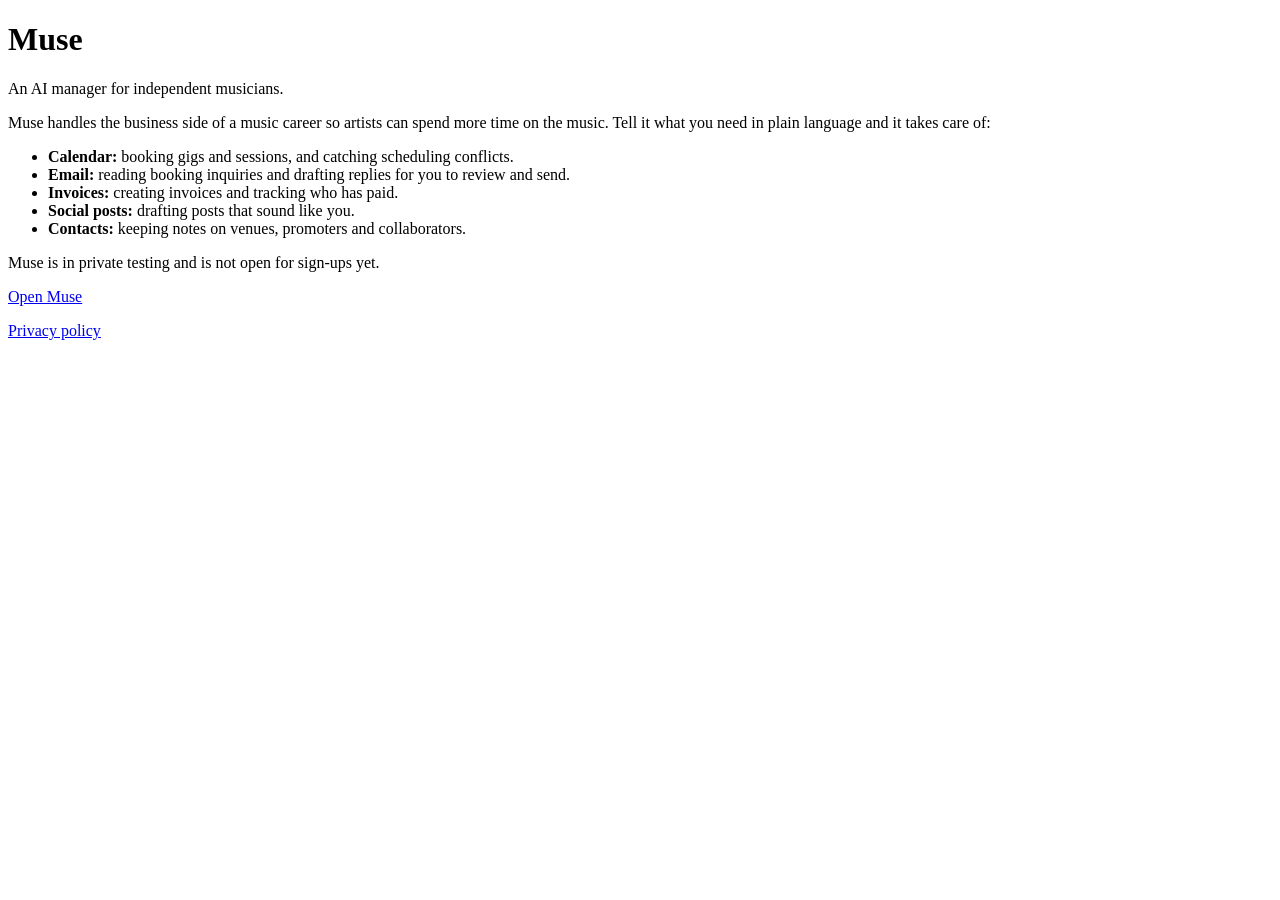
==== deploy/site/index.html @ 5a970cb6 "Serve a home page and privacy policy on the bare domain Google's consent screen needs both before th" ====
<!doctype html>
<html lang="en">
<head>
<meta charset="utf-8">
<meta name="viewport" content="width=device-width, initial-scale=1">
<title>Muse</title>
<meta name="description" content="Muse is an AI manager for independent musicians: calendar, email, invoices, social posts and contacts in one place.">
<link rel="stylesheet" href="/style.css">
</head>
<body>
<main>
  <h1>Muse</h1>
  <p class="lead">An AI manager for independent musicians.</p>
  <p>Muse handles the business side of a music career so artists can spend more time on the music. Tell it what you need in plain language and it takes care of:</p>
  <ul>
    <li><strong>Calendar:</strong> booking gigs and sessions, and catching scheduling conflicts.</li>
    <li><strong>Email:</strong> reading booking inquiries and drafting replies for you to review and send.</li>
    <li><strong>Invoices:</strong> creating invoices and tracking who has paid.</li>
    <li><strong>Social posts:</strong> drafting posts that sound like you.</li>
    <li><strong>Contacts:</strong> keeping notes on venues, promoters and collaborators.</li>
  </ul>
  <p>Muse is in private testing and is not open for sign-ups yet.</p>
  <p><a class="button" href="https://app.getmusehq.com">Open Muse</a></p>
</main>
<footer><a href="/privacy">Privacy policy</a></footer>
</body>
</html>
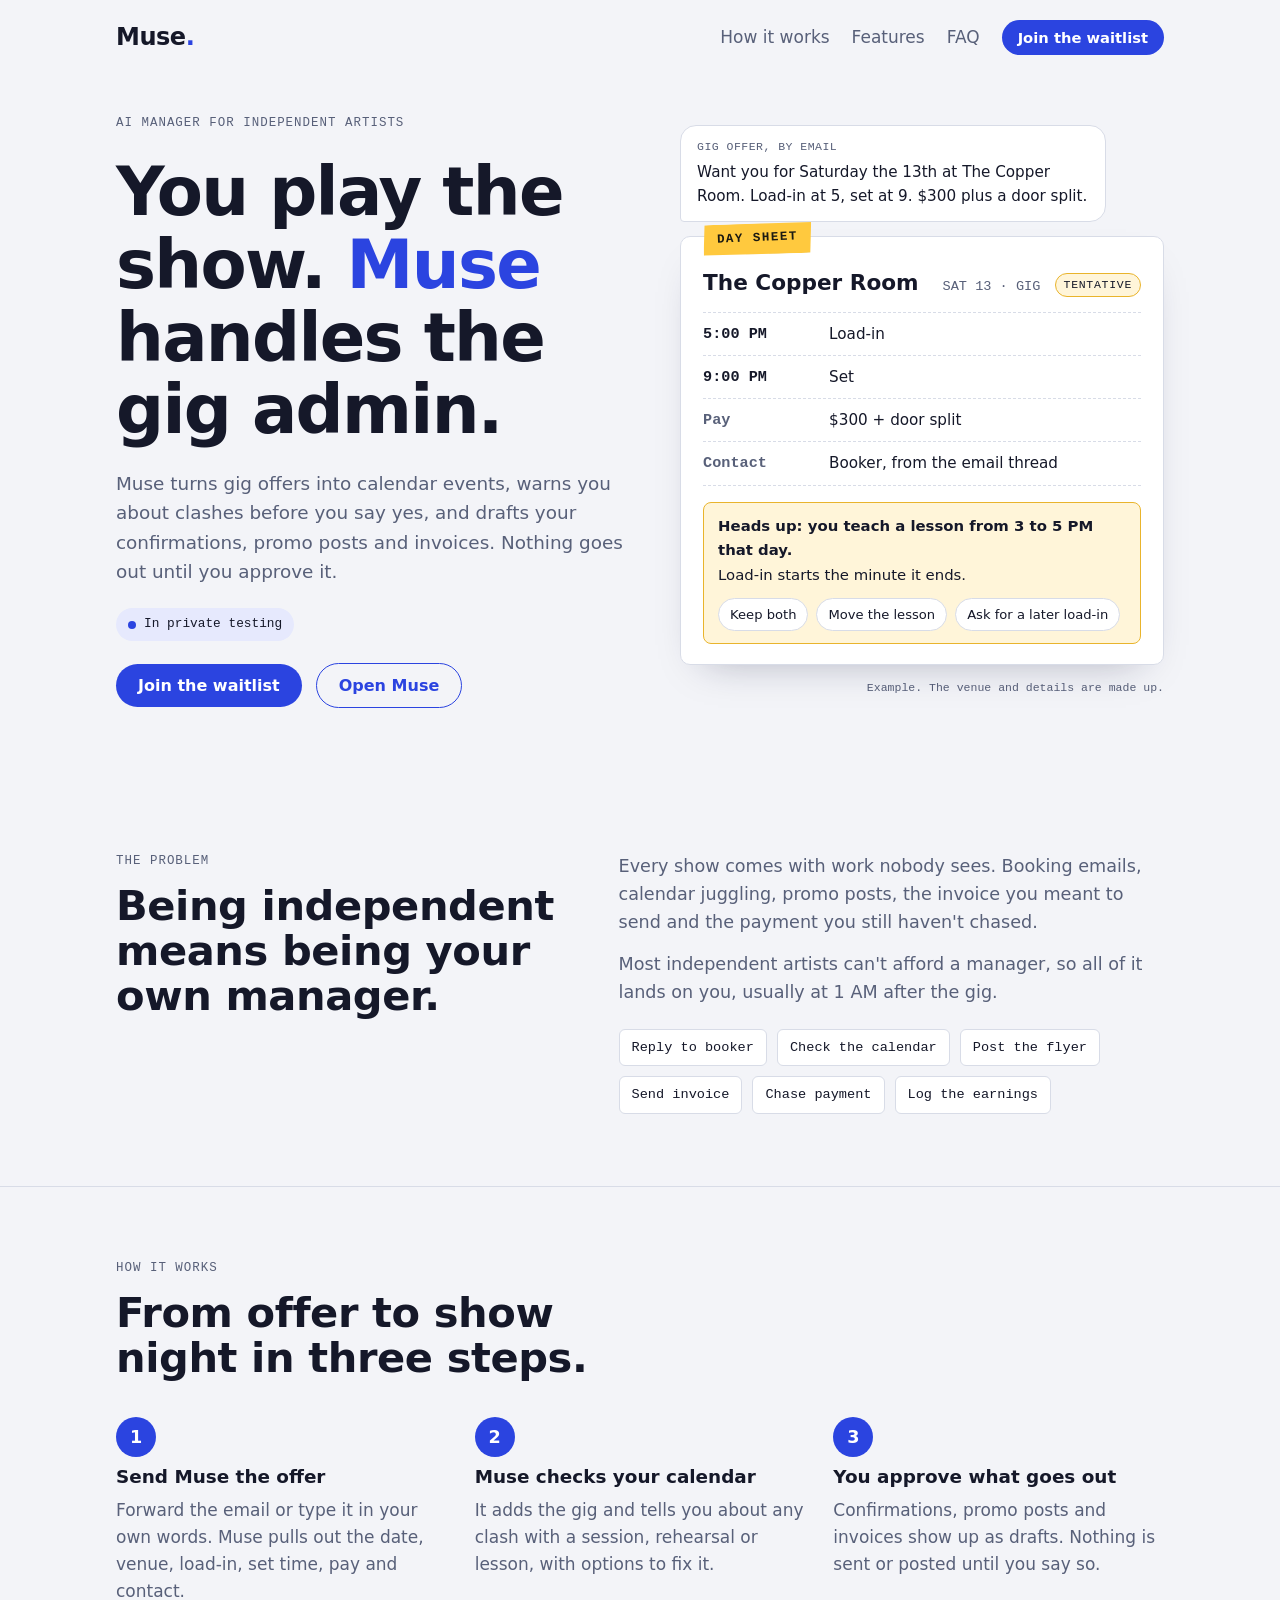
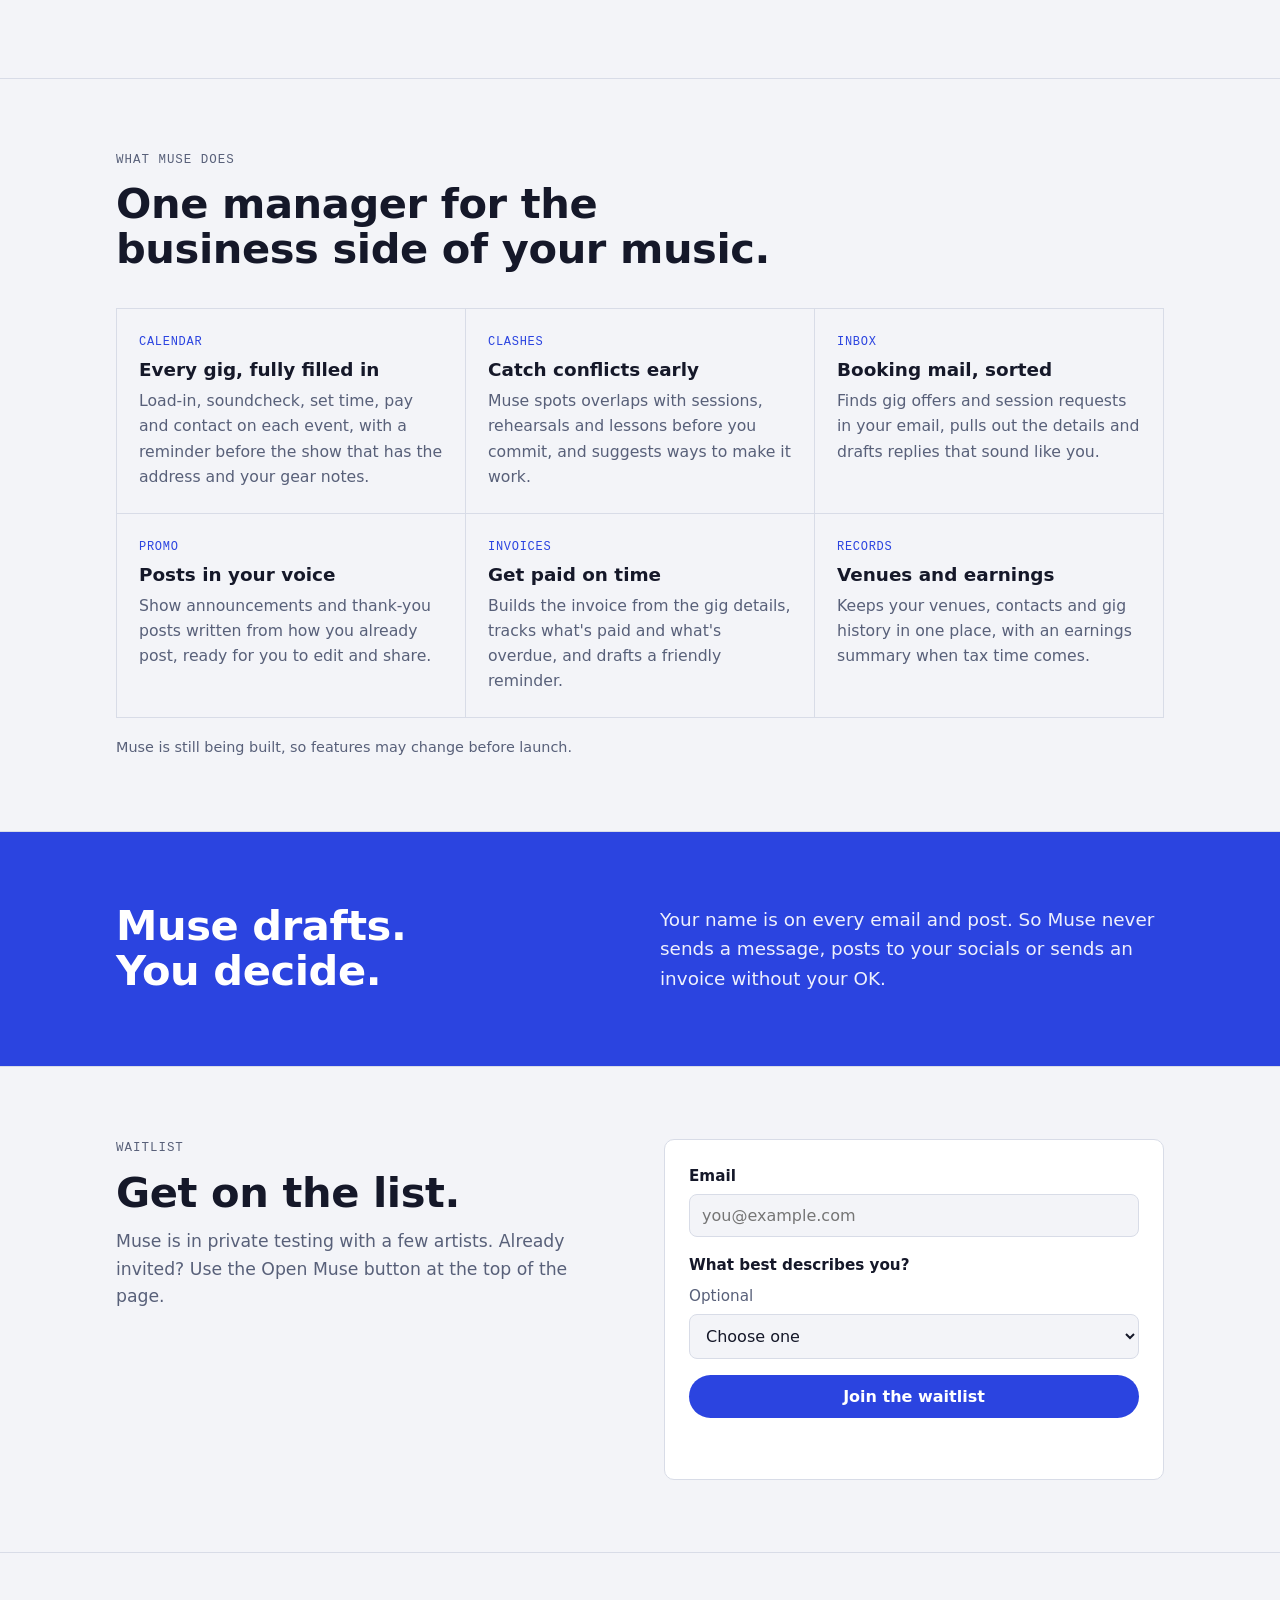
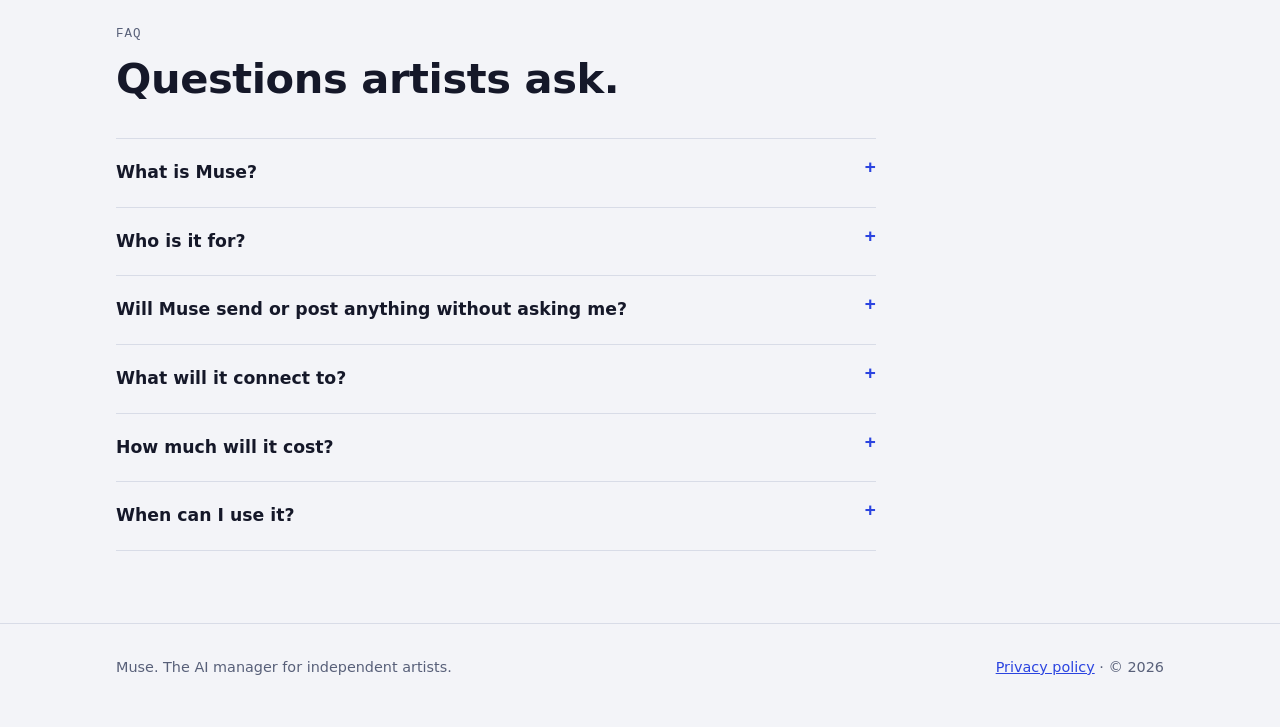
==== commit f8baeb66: "Replace the home page with the fuller Muse landing page Adds how it works, features, FAQ and a waitl" ====
--- a/deploy/site/index.html
+++ b/deploy/site/index.html
@@ -5,23 +5,459 @@
 <meta name="viewport" content="width=device-width, initial-scale=1">
 <title>Muse</title>
 <meta name="description" content="Muse is an AI manager for independent musicians: calendar, email, invoices, social posts and contacts in one place.">
-<link rel="stylesheet" href="/style.css">
+<style>
+/* Layout: a gig "day sheet" leads the hero; sections run as one narrow column of plain bands, with the tape label as the single flourish. */
+:root {
+  --bg: #F3F4F8;
+  --surface: #FFFFFF;
+  --ink: #151829;
+  --muted: #586079;
+  --line: #D8DCE7;
+  --accent: #2B44E0;
+  --accent-ink: #FFFFFF;
+  --accent-soft: #E6E9FD;
+  --tape: #FFC93E;
+  --tape-ink: #1B1A12;
+  --warn-bg: #FFF5D9;
+  --warn-line: #E9B42C;
+  --font-display: system-ui, -apple-system, "Segoe UI", Roboto, sans-serif;
+  --font-body: system-ui, -apple-system, "Segoe UI", Roboto, sans-serif;
+  --font-mono: ui-monospace, "SFMono-Regular", Menlo, Consolas, monospace;
+  --radius: 10px;
+}
+@media (prefers-color-scheme: dark) {
+  :root:not([data-theme="light"]) {
+    --bg: #0F1121; --surface: #181B30; --ink: #EDEFF7; --muted: #A2A8C1; --line: #2B2F4B;
+    --accent: #8191FF; --accent-ink: #0F1121; --accent-soft: #232852;
+    --tape: #FFC93E; --tape-ink: #1B1A12; --warn-bg: #2E2712; --warn-line: #B98D1E;
+    color-scheme: dark;
+  }
+}
+:root[data-theme="dark"] {
+  --bg: #0F1121; --surface: #181B30; --ink: #EDEFF7; --muted: #A2A8C1; --line: #2B2F4B;
+  --accent: #8191FF; --accent-ink: #0F1121; --accent-soft: #232852;
+  --tape: #FFC93E; --tape-ink: #1B1A12; --warn-bg: #2E2712; --warn-line: #B98D1E;
+  color-scheme: dark;
+}
+
+* { box-sizing: border-box; }
+body {
+  margin: 0;
+  background: var(--bg);
+  color: var(--ink);
+  font-family: var(--font-body);
+  font-size: 17px;
+  line-height: 1.6;
+}
+.wrap {
+  max-width: 1080px;
+  margin: 0 auto;
+  padding-left: max(16px, env(safe-area-inset-left, 0px));
+  padding-right: max(16px, env(safe-area-inset-right, 0px));
+}
+a { color: var(--accent); }
+:focus-visible { outline: 3px solid var(--accent); outline-offset: 2px; border-radius: 4px; }
+h1, h2, h3 { font-family: var(--font-display); line-height: 1.08; text-wrap: balance; margin: 0; }
+h2 { font-size: clamp(1.8rem, 4vw, 2.6rem); font-weight: 800; letter-spacing: -0.01em; }
+h3 { font-size: 1.15rem; font-weight: 700; }
+p { margin: 0; }
+.eyebrow {
+  font-family: var(--font-mono); font-size: 0.78rem; letter-spacing: 0.08em;
+  text-transform: uppercase; color: var(--muted);
+}
+.btn {
+  display: inline-flex; align-items: center; justify-content: center; gap: 8px;
+  background: var(--accent); color: var(--accent-ink); border: 0; border-radius: 999px;
+  padding: 12px 22px; font: 600 1rem var(--font-body); text-decoration: none; cursor: pointer;
+}
+.btn:hover { filter: brightness(1.08); }
+
+/* Nav */
+nav { padding-block: 18px; }
+nav .wrap { display: flex; align-items: center; justify-content: space-between; gap: 16px; }
+.wordmark { font-family: var(--font-display); font-weight: 800; font-size: 1.5rem; color: var(--ink); text-decoration: none; letter-spacing: -0.02em; }
+.wordmark span { color: var(--accent); }
+.navlinks { display: flex; align-items: center; gap: 22px; }
+.navlinks a:not(.btn) { color: var(--muted); text-decoration: none; font-weight: 500; }
+.navlinks a:not(.btn):hover { color: var(--ink); }
+.navlinks .btn { padding: 9px 16px; font-size: 0.92rem; }
+@media (max-width: 720px) { .navlinks a:not(.btn) { display: none; } }
+
+/* Hero */
+.hero { padding-block: 40px 72px; }
+.hero .wrap { display: grid; grid-template-columns: 1.05fr 1fr; gap: 56px; align-items: center; }
+.hero-copy { display: flex; flex-direction: column; gap: 22px; min-width: 0; }
+.hero h1 { font-size: clamp(2.5rem, 6vw, 4.2rem); font-weight: 800; letter-spacing: -0.025em; }
+.hero h1 em { font-style: normal; color: var(--accent); }
+.lede { font-size: 1.15rem; color: var(--muted); max-width: 34em; }
+.status {
+  align-self: flex-start; display: inline-flex; align-items: center; gap: 8px;
+  font-family: var(--font-mono); font-size: 0.8rem; color: var(--ink);
+  background: var(--accent-soft); border-radius: 999px; padding: 6px 12px;
+}
+.status::before { content: ""; width: 8px; height: 8px; border-radius: 50%; background: var(--accent); }
+.hero-actions { display: flex; flex-wrap: wrap; gap: 14px; align-items: center; }
+.hero-actions .quiet { color: var(--muted); font-size: 0.95rem; }
+.btn-ghost { background: transparent; color: var(--accent); border: 1px solid var(--accent); }
+
+/* Day sheet demo */
+.demo { display: flex; flex-direction: column; gap: 14px; min-width: 0; }
+.offer {
+  align-self: flex-start; max-width: 88%;
+  background: var(--surface); border: 1px solid var(--line); border-radius: 16px 16px 16px 4px;
+  padding: 12px 16px; font-size: 0.95rem;
+}
+.offer small { display: block; font-family: var(--font-mono); font-size: 0.72rem; color: var(--muted); margin-bottom: 4px; letter-spacing: 0.04em; }
+.sheet {
+  position: relative; background: var(--surface); border: 1px solid var(--line);
+  border-radius: var(--radius); padding: 34px 22px 20px;
+  box-shadow: 0 18px 40px -24px rgba(20, 24, 60, 0.35);
+}
+.tape {
+  position: absolute; top: -14px; left: 22px; transform: rotate(-2.5deg);
+  background: var(--tape); color: var(--tape-ink);
+  font-family: var(--font-mono); font-weight: 600; font-size: 0.78rem; letter-spacing: 0.12em;
+  padding: 6px 14px; box-shadow: 0 2px 0 rgba(0,0,0,0.08);
+  clip-path: polygon(2% 0, 100% 4%, 98% 100%, 0 94%);
+}
+.sheet-head { display: flex; justify-content: space-between; align-items: baseline; gap: 12px; flex-wrap: wrap; margin-bottom: 14px; }
+.sheet-head h3 { font-size: 1.35rem; }
+.sheet-head .date { font-family: var(--font-mono); font-size: 0.85rem; color: var(--muted); }
+.runs { list-style: none; margin: 0; padding: 0; border-top: 1px dashed var(--line); }
+.runs li {
+  display: grid; grid-template-columns: 7.5em 1fr; gap: 12px;
+  padding: 9px 0; border-bottom: 1px dashed var(--line); font-size: 0.95rem;
+}
+.runs .t { font-family: var(--font-mono); font-variant-numeric: tabular-nums; font-weight: 600; }
+.runs .k { color: var(--muted); }
+.chip {
+  display: inline-block; font-family: var(--font-mono); font-size: 0.72rem; letter-spacing: 0.06em;
+  text-transform: uppercase; padding: 2px 8px; border-radius: 999px; border: 1px solid var(--warn-line);
+  color: var(--ink); background: var(--warn-bg); vertical-align: 2px; margin-left: 6px;
+}
+.clash {
+  margin-top: 16px; background: var(--warn-bg); border: 1px solid var(--warn-line);
+  border-radius: 8px; padding: 12px 14px; font-size: 0.93rem;
+}
+.clash strong { display: block; margin-bottom: 2px; }
+.choices { display: flex; flex-wrap: wrap; gap: 8px; margin-top: 10px; }
+.choices span {
+  font-size: 0.82rem; font-weight: 500; padding: 5px 11px; border-radius: 999px;
+  border: 1px solid var(--line); background: var(--surface);
+}
+.example-note { font-family: var(--font-mono); font-size: 0.72rem; color: var(--muted); text-align: right; }
+
+/* Sections */
+section { padding-block: 72px; }
+section + section { border-top: 1px solid var(--line); }
+.section-head { display: flex; flex-direction: column; gap: 12px; max-width: 40em; margin-bottom: 36px; }
+.section-head p { color: var(--muted); font-size: 1.08rem; }
+
+.problem .wrap { display: grid; grid-template-columns: 1fr 1.2fr; gap: 48px; align-items: start; }
+.problem p { color: var(--muted); font-size: 1.1rem; max-width: 34em; }
+.problem p + p { margin-top: 14px; }
+.chores { list-style: none; padding: 0; margin: 0; display: flex; flex-wrap: wrap; gap: 10px; }
+.chores li {
+  font-family: var(--font-mono); font-size: 0.85rem; padding: 7px 12px;
+  border: 1px solid var(--line); border-radius: 6px; background: var(--surface);
+}
+
+.steps { list-style: none; padding: 0; margin: 0; display: grid; grid-template-columns: repeat(3, 1fr); gap: 28px; counter-reset: step; }
+.steps li { display: flex; flex-direction: column; gap: 10px; min-width: 0; counter-increment: step; }
+.steps li::before {
+  content: counter(step); font-family: var(--font-display); font-weight: 800; font-size: 1.1rem;
+  width: 40px; height: 40px; border-radius: 50%; display: grid; place-items: center;
+  background: var(--accent); color: var(--accent-ink);
+}
+.steps p { color: var(--muted); }
+
+.features { display: grid; grid-template-columns: repeat(3, 1fr); gap: 0; border-top: 1px solid var(--line); border-left: 1px solid var(--line); }
+.feature { padding: 24px 22px; border-right: 1px solid var(--line); border-bottom: 1px solid var(--line); display: flex; flex-direction: column; gap: 8px; min-width: 0; }
+.feature .tag { font-family: var(--font-mono); font-size: 0.75rem; letter-spacing: 0.06em; text-transform: uppercase; color: var(--accent); }
+.feature p { color: var(--muted); font-size: 0.98rem; }
+.fine { margin-top: 18px; color: var(--muted); font-size: 0.9rem; }
+
+.charge { background: var(--accent); color: var(--accent-ink); }
+.charge .wrap { display: grid; grid-template-columns: 1fr 1fr; gap: 40px; align-items: center; }
+.charge h2 { color: var(--accent-ink); }
+.charge p { font-size: 1.15rem; opacity: 0.92; max-width: 30em; }
+
+.waitlist .wrap { display: grid; grid-template-columns: 1fr 1fr; gap: 48px; align-items: start; }
+form {
+  background: var(--surface); border: 1px solid var(--line); border-radius: var(--radius);
+  padding: 24px; display: flex; flex-direction: column; gap: 16px; min-width: 0;
+}
+label { font-weight: 600; font-size: 0.95rem; display: flex; flex-direction: column; gap: 6px; }
+label .opt { font-weight: 400; color: var(--muted); }
+input, select {
+  font: 400 1rem var(--font-body); color: var(--ink); background: var(--bg);
+  border: 1px solid var(--line); border-radius: 8px; padding: 11px 12px; width: 100%;
+}
+input:focus, select:focus { outline: 2px solid var(--accent); outline-offset: 1px; }
+.form-msg { font-size: 0.95rem; min-height: 1.4em; color: var(--ink); }
+
+.faq { display: flex; flex-direction: column; border-top: 1px solid var(--line); max-width: 760px; }
+details { border-bottom: 1px solid var(--line); padding: 4px 0; }
+summary {
+  cursor: pointer; list-style: none; padding: 16px 0; font-weight: 600; font-size: 1.08rem;
+  display: flex; justify-content: space-between; gap: 16px;
+}
+summary::-webkit-details-marker { display: none; }
+summary::after { content: "+"; font-family: var(--font-mono); color: var(--accent); font-size: 1.2rem; line-height: 1; }
+details[open] summary::after { content: "\2212"; }
+details p { color: var(--muted); padding: 0 0 18px; max-width: 40em; }
+
+footer { padding-block: 32px 48px; border-top: 1px solid var(--line); color: var(--muted); font-size: 0.9rem; }
+footer .wrap { display: flex; justify-content: space-between; gap: 16px; flex-wrap: wrap; }
+
+@media (max-width: 860px) {
+  .hero .wrap, .problem .wrap, .charge .wrap, .waitlist .wrap { grid-template-columns: 1fr; gap: 36px; }
+  .steps { grid-template-columns: 1fr; }
+  .features { grid-template-columns: 1fr 1fr; }
+  section { padding-block: 56px; }
+}
+@media (max-width: 560px) {
+  .features { grid-template-columns: 1fr; }
+  .runs li { grid-template-columns: 6.5em 1fr; }
+}
+@media (prefers-reduced-motion: no-preference) {
+  .sheet { animation: rise 0.6s ease-out both; animation-delay: 0.15s; }
+  .clash { animation: rise 0.5s ease-out both; animation-delay: 0.55s; }
+  @keyframes rise { from { transform: translateY(8px); } to { transform: none; } }
+}
+</style>
 </head>
 <body>
-<main>
-  <h1>Muse</h1>
-  <p class="lead">An AI manager for independent musicians.</p>
-  <p>Muse handles the business side of a music career so artists can spend more time on the music. Tell it what you need in plain language and it takes care of:</p>
-  <ul>
-    <li><strong>Calendar:</strong> booking gigs and sessions, and catching scheduling conflicts.</li>
-    <li><strong>Email:</strong> reading booking inquiries and drafting replies for you to review and send.</li>
-    <li><strong>Invoices:</strong> creating invoices and tracking who has paid.</li>
-    <li><strong>Social posts:</strong> drafting posts that sound like you.</li>
-    <li><strong>Contacts:</strong> keeping notes on venues, promoters and collaborators.</li>
-  </ul>
-  <p>Muse is in private testing and is not open for sign-ups yet.</p>
-  <p><a class="button" href="https://app.getmusehq.com">Open Muse</a></p>
-</main>
-<footer><a href="/privacy">Privacy policy</a></footer>
+<nav>
+  <div class="wrap">
+    <a class="wordmark" href="#top">Muse<span>.</span></a>
+    <div class="navlinks">
+      <a href="#how">How it works</a>
+      <a href="#features">Features</a>
+      <a href="#faq">FAQ</a>
+      <a class="btn" href="#waitlist">Join the waitlist</a>
+    </div>
+  </div>
+</nav>
+
+<header class="hero" id="top">
+  <div class="wrap">
+    <div class="hero-copy">
+      <span class="eyebrow">AI manager for independent artists</span>
+      <h1>You play the show. <em>Muse</em> handles the gig admin.</h1>
+      <p class="lede">Muse turns gig offers into calendar events, warns you about clashes before you say yes, and drafts your confirmations, promo posts and invoices. Nothing goes out until you approve it.</p>
+      <span class="status">In private testing</span>
+      <div class="hero-actions">
+        <a class="btn" href="#waitlist">Join the waitlist</a>
+        <a class="btn btn-ghost" href="https://app.getmusehq.com">Open Muse</a>
+      </div>
+    </div>
+
+    <div class="demo" aria-label="Example of Muse reading a gig offer">
+      <div class="offer">
+        <small>GIG OFFER, BY EMAIL</small>
+        Want you for Saturday the 13th at The Copper Room. Load-in at 5, set at 9. $300 plus a door split.
+      </div>
+      <div class="sheet">
+        <span class="tape">DAY SHEET</span>
+        <div class="sheet-head">
+          <h3>The Copper Room</h3>
+          <span class="date">SAT 13 · GIG <span class="chip">Tentative</span></span>
+        </div>
+        <ul class="runs">
+          <li><span class="t">5:00 PM</span><span>Load-in</span></li>
+          <li><span class="t">9:00 PM</span><span>Set</span></li>
+          <li><span class="t k">Pay</span><span>$300 + door split</span></li>
+          <li><span class="t k">Contact</span><span>Booker, from the email thread</span></li>
+        </ul>
+        <div class="clash" role="note">
+          <strong>Heads up: you teach a lesson from 3 to 5 PM that day.</strong>
+          Load-in starts the minute it ends.
+          <div class="choices" aria-label="Options Muse offers">
+            <span>Keep both</span><span>Move the lesson</span><span>Ask for a later load-in</span>
+          </div>
+        </div>
+      </div>
+      <span class="example-note">Example. The venue and details are made up.</span>
+    </div>
+  </div>
+</header>
+
+<section class="problem" aria-labelledby="problem-h">
+  <div class="wrap">
+    <div class="section-head" style="margin-bottom:0">
+      <span class="eyebrow">The problem</span>
+      <h2 id="problem-h">Being independent means being your own manager.</h2>
+    </div>
+    <div>
+      <p>Every show comes with work nobody sees. Booking emails, calendar juggling, promo posts, the invoice you meant to send and the payment you still haven't chased.</p>
+      <p>Most independent artists can't afford a manager, so all of it lands on you, usually at 1 AM after the gig.</p>
+      <ul class="chores" aria-label="Tasks Muse is built to take on" style="margin-top:22px">
+        <li>Reply to booker</li><li>Check the calendar</li><li>Post the flyer</li><li>Send invoice</li><li>Chase payment</li><li>Log the earnings</li>
+      </ul>
+    </div>
+  </div>
+</section>
+
+<section id="how" aria-labelledby="how-h">
+  <div class="wrap">
+    <div class="section-head">
+      <span class="eyebrow">How it works</span>
+      <h2 id="how-h">From offer to show night in three steps.</h2>
+    </div>
+    <ol class="steps">
+      <li>
+        <h3>Send Muse the offer</h3>
+        <p>Forward the email or type it in your own words. Muse pulls out the date, venue, load-in, set time, pay and contact.</p>
+      </li>
+      <li>
+        <h3>Muse checks your calendar</h3>
+        <p>It adds the gig and tells you about any clash with a session, rehearsal or lesson, with options to fix it.</p>
+      </li>
+      <li>
+        <h3>You approve what goes out</h3>
+        <p>Confirmations, promo posts and invoices show up as drafts. Nothing is sent or posted until you say so.</p>
+      </li>
+    </ol>
+  </div>
+</section>
+
+<section id="features" aria-labelledby="features-h">
+  <div class="wrap">
+    <div class="section-head">
+      <span class="eyebrow">What Muse does</span>
+      <h2 id="features-h">One manager for the business side of your music.</h2>
+    </div>
+    <div class="features">
+      <div class="feature">
+        <span class="tag">Calendar</span>
+        <h3>Every gig, fully filled in</h3>
+        <p>Load-in, soundcheck, set time, pay and contact on each event, with a reminder before the show that has the address and your gear notes.</p>
+      </div>
+      <div class="feature">
+        <span class="tag">Clashes</span>
+        <h3>Catch conflicts early</h3>
+        <p>Muse spots overlaps with sessions, rehearsals and lessons before you commit, and suggests ways to make it work.</p>
+      </div>
+      <div class="feature">
+        <span class="tag">Inbox</span>
+        <h3>Booking mail, sorted</h3>
+        <p>Finds gig offers and session requests in your email, pulls out the details and drafts replies that sound like you.</p>
+      </div>
+      <div class="feature">
+        <span class="tag">Promo</span>
+        <h3>Posts in your voice</h3>
+        <p>Show announcements and thank-you posts written from how you already post, ready for you to edit and share.</p>
+      </div>
+      <div class="feature">
+        <span class="tag">Invoices</span>
+        <h3>Get paid on time</h3>
+        <p>Builds the invoice from the gig details, tracks what's paid and what's overdue, and drafts a friendly reminder.</p>
+      </div>
+      <div class="feature">
+        <span class="tag">Records</span>
+        <h3>Venues and earnings</h3>
+        <p>Keeps your venues, contacts and gig history in one place, with an earnings summary when tax time comes.</p>
+      </div>
+    </div>
+    <p class="fine">Muse is still being built, so features may change before launch.</p>
+  </div>
+</section>
+
+<section class="charge" aria-labelledby="charge-h">
+  <div class="wrap">
+    <h2 id="charge-h">Muse drafts. You decide.</h2>
+    <p>Your name is on every email and post. So Muse never sends a message, posts to your socials or sends an invoice without your OK.</p>
+  </div>
+</section>
+
+<section class="waitlist" id="waitlist" aria-labelledby="waitlist-h">
+  <div class="wrap">
+    <div class="section-head">
+      <span class="eyebrow">Waitlist</span>
+      <h2 id="waitlist-h">Get on the list.</h2>
+      <p>Muse is in private testing with a few artists. Already invited? Use the Open Muse button at the top of the page.</p>
+    </div>
+    <form id="waitlist-form" novalidate>
+      <label for="wl-email">Email
+        <input id="wl-email" name="email" type="email" autocomplete="email" placeholder="you@example.com" required>
+      </label>
+      <label for="wl-role">What best describes you? <span class="opt">Optional</span>
+        <select id="wl-role" name="role">
+          <option value="">Choose one</option>
+          <option>Solo artist</option>
+          <option>Band</option>
+          <option>Session musician</option>
+          <option>Studio owner</option>
+          <option>Engineer</option>
+          <option>DJ or producer</option>
+          <option>Something else</option>
+        </select>
+      </label>
+      <button class="btn" type="submit">Join the waitlist</button>
+      <p class="form-msg" id="wl-msg" role="status" aria-live="polite"></p>
+    </form>
+  </div>
+</section>
+
+<section id="faq" aria-labelledby="faq-h">
+  <div class="wrap">
+    <div class="section-head">
+      <span class="eyebrow">FAQ</span>
+      <h2 id="faq-h">Questions artists ask.</h2>
+    </div>
+    <div class="faq">
+      <details>
+        <summary>What is Muse?</summary>
+        <p>Muse is an AI manager for independent artists. It handles the admin around your gigs: scheduling, clashes, booking emails, promo posts and invoices.</p>
+      </details>
+      <details>
+        <summary>Who is it for?</summary>
+        <p>Independent musicians, bands and session players who book and run their own shows.</p>
+      </details>
+      <details>
+        <summary>Will Muse send or post anything without asking me?</summary>
+        <p>No. Every email, post and invoice stays a draft until you approve it.</p>
+      </details>
+      <details>
+        <summary>What will it connect to?</summary>
+        <p>Muse is being built to work with Google Calendar and Gmail, with Instagram and TikTok for promo posts.</p>
+      </details>
+      <details>
+        <summary>How much will it cost?</summary>
+        <p>Pricing isn't set yet.</p>
+      </details>
+      <details>
+        <summary>When can I use it?</summary>
+        <p>Muse is in private testing with a few artists, and there's no public launch date yet.</p>
+      </details>
+    </div>
+  </div>
+</section>
+
+<footer>
+  <div class="wrap">
+    <span>Muse. The AI manager for independent artists.</span>
+    <span><a href="/privacy">Privacy policy</a> · © 2026</span>
+  </div>
+</footer>
+
+<script>
+(function () {
+  var form = document.getElementById("waitlist-form");
+  var email = document.getElementById("wl-email");
+  var msg = document.getElementById("wl-msg");
+  form.addEventListener("submit", function (e) {
+    e.preventDefault();
+    var v = (email.value || "").trim();
+    if (!v || !/^[^\s@]+@[^\s@]+\.[^\s@]+$/.test(v)) {
+      msg.textContent = "Enter an email address like you@example.com.";
+      email.focus();
+      return;
+    }
+    msg.textContent = "Sign-ups aren't open yet, so your email wasn't saved. Check back soon.";
+  });
+})();
+</script>
 </body>
 </html>
